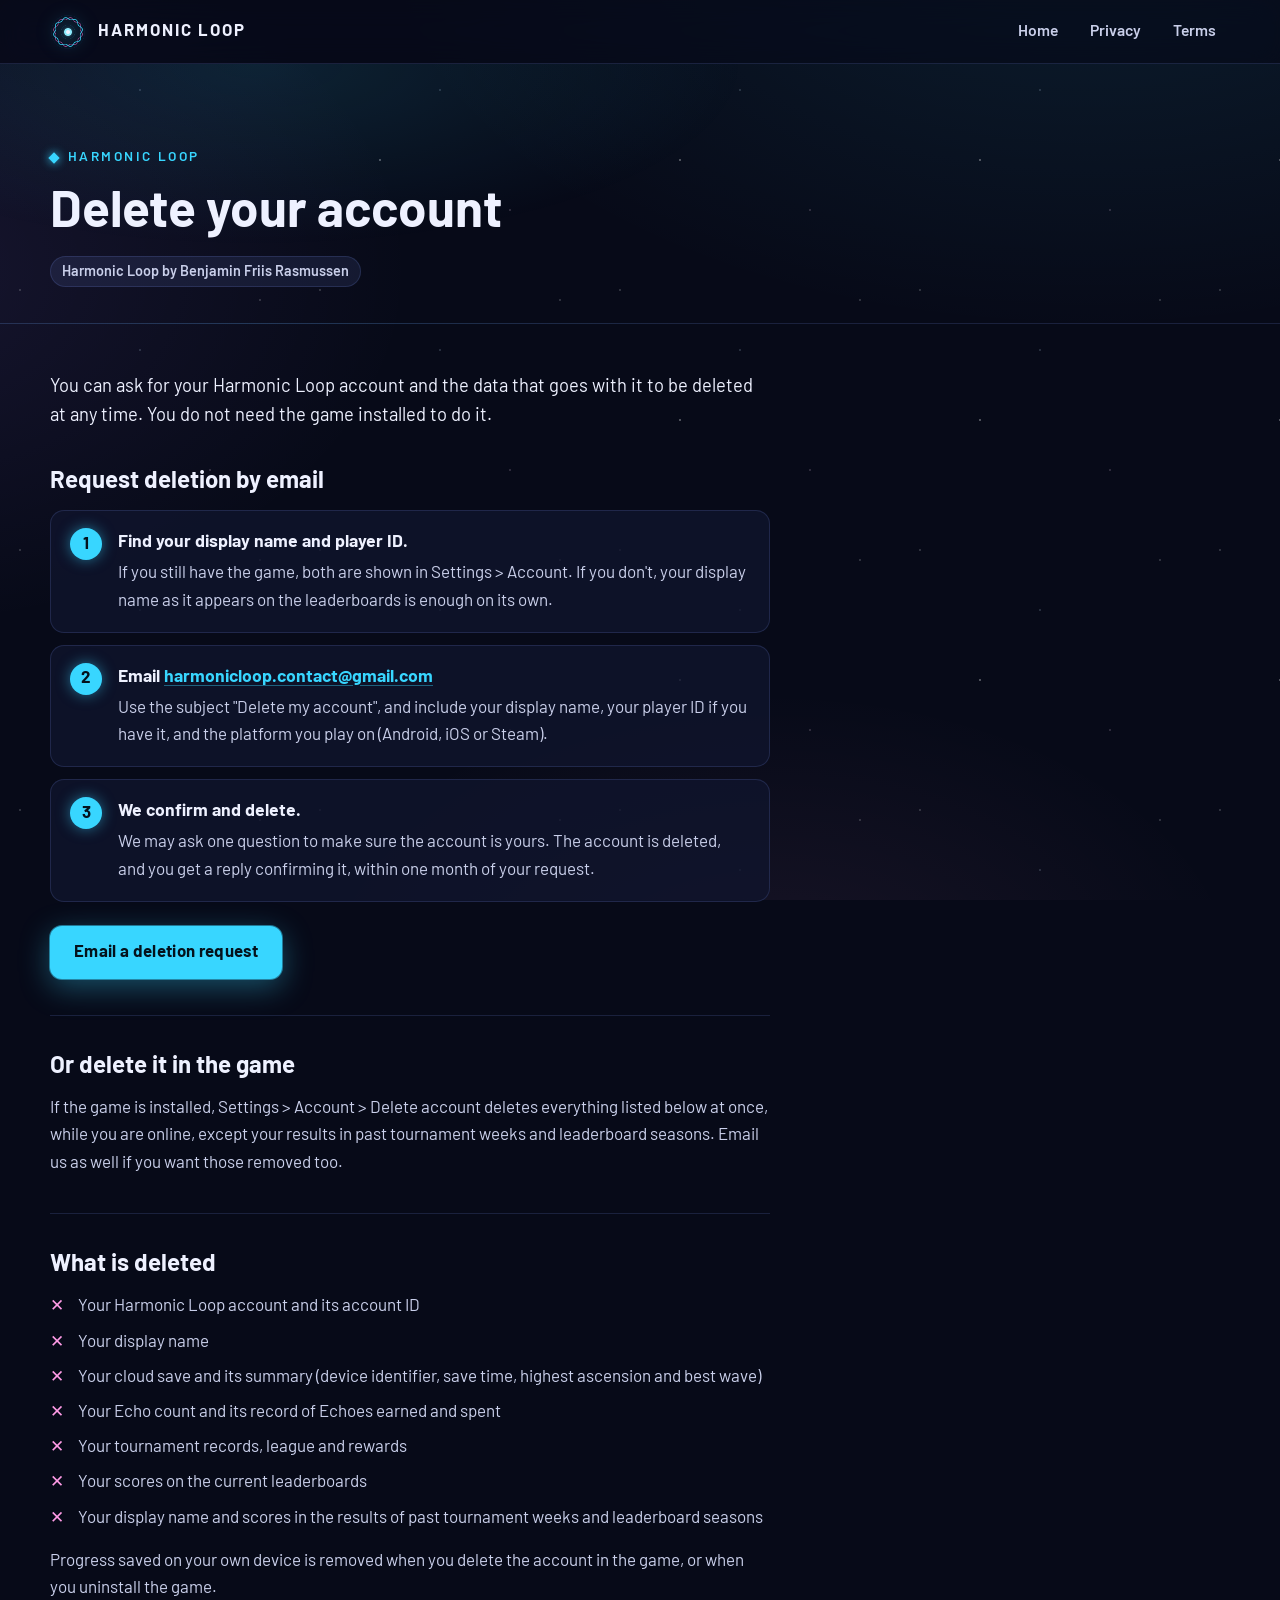
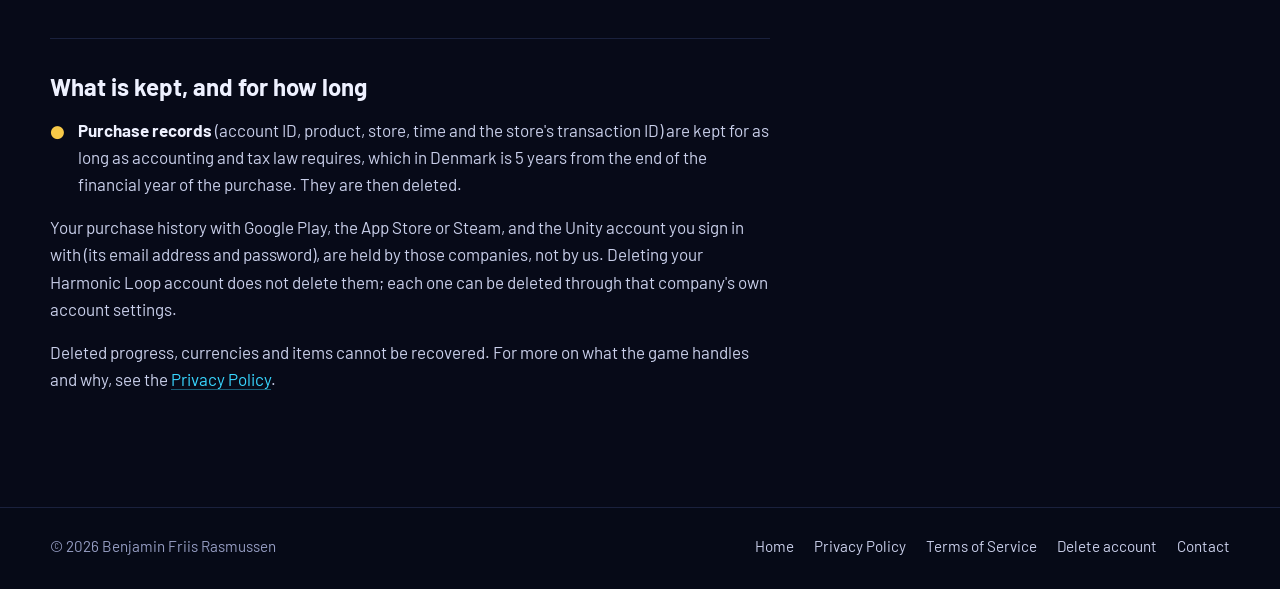
==== delete-account.html @ fbcf6359 "Add the home page, account deletion page and a shared site design The home page shows the game with " ====
<!doctype html>
<html lang="en">
<head>
<meta charset="utf-8">
<meta name="viewport" content="width=device-width, initial-scale=1">
<title>Delete your account - Harmonic Loop</title>
<meta name="description" content="How to ask for your Harmonic Loop account and its data to be deleted, with or without the game installed.">
<meta name="theme-color" content="#070a18">
<link rel="icon" type="image/png" href="assets/img/app-icon.png">
<link rel="stylesheet" href="assets/site.css">
<script src="assets/site.js" defer></script>
</head>
<body>
<a class="skip-link" href="#main">Skip to content</a>
<header class="site-header">
<div class="wrap">
<a class="brand" href="index.html" aria-label="Harmonic Loop home"><img src="assets/img/logo.png" alt="" width="36" height="36"><span>HARMONIC LOOP</span></a>
<nav class="site-nav" aria-label="Main">
<a href="index.html">Home</a>
<a href="privacy-policy.html">Privacy</a>
<a href="terms-of-service.html">Terms</a>
</nav>
</div>
</header>
<main id="main">
<div class="doc-hero">
<div class="wrap">
<p class="eyebrow">Harmonic Loop</p>
<h1>Delete your account</h1>
<ul class="meta"><li>Harmonic Loop by Benjamin Friis Rasmussen</li></ul>
</div>
</div>
<div class="wrap doc-solo">
<article class="doc">
<p>You can ask for your Harmonic Loop account and the data that goes with it to be deleted at any time. You do not need the game installed to do it.</p>

<section id="request">
<h2>Request deletion by email</h2>
<ol class="steps">
<li>
<strong>Find your display name and player ID.</strong>
<span>If you still have the game, both are shown in Settings &gt; Account. If you don't, your display name as it appears on the leaderboards is enough on its own.</span>
</li>
<li>
<strong>Email <a href="mailto:harmonicloop.contact@gmail.com">harmonicloop.contact@gmail.com</a></strong>
<span>Use the subject "Delete my account", and include your display name, your player ID if you have it, and the platform you play on (Android, iOS or Steam).</span>
</li>
<li>
<strong>We confirm and delete.</strong>
<span>We may ask one question to make sure the account is yours. The account is deleted, and you get a reply confirming it, within one month of your request.</span>
</li>
</ol>
<p><a class="button button-primary" href="mailto:harmonicloop.contact@gmail.com?subject=Delete%20my%20account&amp;body=Display%20name%3A%20%0APlayer%20ID%20(if%20known)%3A%20%0APlatform%20(Android%2C%20iOS%20or%20Steam)%3A%20">Email a deletion request</a></p>
</section>

<section id="in-game">
<h2>Or delete it in the game</h2>
<p>If the game is installed, Settings &gt; Account &gt; Delete account deletes everything listed below at once, while you are online, except your results in past tournament weeks and leaderboard seasons. Email us as well if you want those removed too.</p>
</section>

<section id="deleted">
<h2>What is deleted</h2>
<ul class="data-list deleted">
<li>Your Harmonic Loop account and its account ID</li>
<li>Your display name</li>
<li>Your cloud save and its summary (device identifier, save time, highest ascension and best wave)</li>
<li>Your Echo count and its record of Echoes earned and spent</li>
<li>Your tournament records, league and rewards</li>
<li>Your scores on the current leaderboards</li>
<li>Your display name and scores in the results of past tournament weeks and leaderboard seasons</li>
</ul>
<p>Progress saved on your own device is removed when you delete the account in the game, or when you uninstall the game.</p>
</section>

<section id="kept">
<h2>What is kept, and for how long</h2>
<ul class="data-list kept">
<li><strong>Purchase records</strong> (account ID, product, store, time and the store's transaction ID) are kept for as long as accounting and tax law requires, which in Denmark is 5 years from the end of the financial year of the purchase. They are then deleted.</li>
</ul>
<p>Your purchase history with Google Play, the App Store or Steam, and the Unity account you sign in with (its email address and password), are held by those companies, not by us. Deleting your Harmonic Loop account does not delete them; each one can be deleted through that company's own account settings.</p>
<p>Deleted progress, currencies and items cannot be recovered. For more on what the game handles and why, see the <a href="privacy-policy.html">Privacy Policy</a>.</p>
</section>
</article>
</div>
</main>
<footer class="site-footer">
<div class="wrap">
<span>&copy; 2026 Benjamin Friis Rasmussen</span>
<nav aria-label="Footer">
<a href="index.html">Home</a>
<a href="privacy-policy.html">Privacy Policy</a>
<a href="terms-of-service.html">Terms of Service</a>
<a href="delete-account.html">Delete account</a>
<a href="mailto:Benjamin@toften5.dk">Contact</a>
</nav>
</div>
</footer>
</body>
</html>
---- assets/site.css ----
@font-face { font-family: "Barlow"; src: url("fonts/Barlow-Regular.ttf") format("truetype"); font-weight: 400; font-display: swap; }
@font-face { font-family: "Barlow"; src: url("fonts/Barlow-SemiBold.ttf") format("truetype"); font-weight: 600; font-display: swap; }
@font-face { font-family: "Barlow"; src: url("fonts/Barlow-Bold.ttf") format("truetype"); font-weight: 700; font-display: swap; }

:root {
  --bg: #070a18;
  --bg-2: #0c1026;
  --panel: rgba(16, 21, 46, 0.78);
  --panel-solid: #10152e;
  --line: rgba(130, 155, 255, 0.16);
  --line-strong: rgba(130, 155, 255, 0.3);
  --text: #eef1ff;
  --text-soft: #c9cfea;
  --muted: #959dc2;
  --cyan: #38d6ff;
  --pink: #ff9be6;
  --gold: #f7c948;
  --violet: #a77bff;
  --green: #6fdc8c;
  --radius: 16px;
  --header-h: 64px;
  --wrap: 1180px;
  color-scheme: dark;
}

*, *::before, *::after { box-sizing: border-box; }

html { scroll-behavior: smooth; scroll-padding-top: calc(var(--header-h) + 16px); }

body {
  margin: 0;
  min-height: 100vh;
  display: flex;
  flex-direction: column;
  font-family: "Barlow", system-ui, sans-serif;
  font-size: 1.0625rem;
  line-height: 1.6;
  color: var(--text-soft);
  background-color: var(--bg);
  background-image:
    radial-gradient(1200px 700px at 85% -10%, rgba(56, 214, 255, 0.10), transparent 60%),
    radial-gradient(900px 600px at -10% 30%, rgba(167, 123, 255, 0.10), transparent 60%),
    radial-gradient(800px 500px at 60% 110%, rgba(255, 155, 230, 0.07), transparent 60%);
  background-attachment: fixed;
  overflow-x: hidden;
}

body::before {
  content: "";
  position: fixed;
  inset: 0;
  z-index: -1;
  pointer-events: none;
  opacity: 0.55;
  background-image:
    radial-gradient(1px 1px at 20px 30px, #fff, transparent),
    radial-gradient(1px 1px at 140px 90px, #cfe9ff, transparent),
    radial-gradient(1.5px 1.5px at 80px 160px, #fff, transparent),
    radial-gradient(1px 1px at 210px 210px, #ffd9f5, transparent),
    radial-gradient(1px 1px at 260px 40px, #fff, transparent);
  background-size: 300px 260px;
}

img { max-width: 100%; display: block; }

a { color: var(--cyan); text-decoration-color: rgba(56, 214, 255, 0.4); text-underline-offset: 3px; }
a:hover { text-decoration-color: currentColor; }

:focus-visible { outline: 2px solid var(--cyan); outline-offset: 3px; border-radius: 6px; }

h1, h2, h3 { color: var(--text); line-height: 1.15; font-weight: 700; }

.wrap { width: min(var(--wrap), 100% - 32px); margin-inline: auto; }

.skip-link {
  position: absolute;
  left: 16px;
  top: -60px;
  z-index: 100;
  padding: 8px 14px;
  border-radius: 8px;
  background: var(--cyan);
  color: var(--bg);
  font-weight: 600;
}
.skip-link:focus { top: 10px; }

/* Header */

.site-header {
  position: sticky;
  top: 0;
  z-index: 50;
  height: var(--header-h);
  background: rgba(7, 10, 24, 0.72);
  backdrop-filter: blur(14px) saturate(140%);
  -webkit-backdrop-filter: blur(14px) saturate(140%);
  border-bottom: 1px solid var(--line);
}

.site-header .wrap {
  height: 100%;
  display: flex;
  align-items: center;
  justify-content: space-between;
  gap: 16px;
}

.brand {
  display: flex;
  align-items: center;
  gap: 12px;
  color: var(--text);
  text-decoration: none;
  font-weight: 700;
  letter-spacing: 0.12em;
  font-size: 1.05rem;
  white-space: nowrap;
}

.brand img {
  width: 36px;
  height: 36px;
  filter: drop-shadow(0 0 8px rgba(56, 214, 255, 0.55));
  animation: spin 40s linear infinite;
}

.site-nav { display: flex; gap: 4px; }

.site-nav a {
  position: relative;
  padding: 8px 14px;
  border-radius: 10px;
  color: var(--text-soft);
  font-weight: 600;
  font-size: 0.98rem;
  text-decoration: none;
  transition: color 0.2s, background-color 0.2s;
}

.site-nav a:hover { color: var(--text); background: rgba(130, 155, 255, 0.1); }

.site-nav a[aria-current="page"] { color: var(--cyan); }

.site-nav a[aria-current="page"]::after {
  content: "";
  position: absolute;
  left: 14px;
  right: 14px;
  bottom: 2px;
  height: 2px;
  border-radius: 2px;
  background: var(--cyan);
  box-shadow: 0 0 10px var(--cyan);
}

@media (max-width: 520px) {
  .brand span { display: none; }
  .site-nav a { padding: 8px 10px; }
}

/* Footer */

.site-footer {
  margin-top: auto;
  border-top: 1px solid var(--line);
  background: rgba(7, 10, 24, 0.6);
  color: var(--muted);
  font-size: 0.95rem;
}

.site-footer .wrap {
  display: flex;
  flex-wrap: wrap;
  align-items: center;
  justify-content: space-between;
  gap: 12px 24px;
  padding-block: 28px;
}

.site-footer nav { display: flex; flex-wrap: wrap; gap: 6px 20px; }
.site-footer a { color: var(--text-soft); text-decoration: none; }
.site-footer a:hover { color: var(--cyan); }

/* Shared pieces */

.eyebrow {
  display: inline-flex;
  align-items: center;
  gap: 10px;
  margin: 0 0 14px;
  color: var(--cyan);
  font-weight: 600;
  font-size: 0.85rem;
  letter-spacing: 0.18em;
  text-transform: uppercase;
}

.eyebrow::before {
  content: "";
  width: 8px;
  height: 8px;
  transform: rotate(45deg);
  background: currentColor;
  box-shadow: 0 0 10px currentColor;
}

.button {
  display: inline-flex;
  align-items: center;
  gap: 10px;
  padding: 13px 24px;
  border-radius: 12px;
  font-weight: 700;
  font-size: 1.05rem;
  letter-spacing: 0.02em;
  text-decoration: none;
  transition: transform 0.2s, box-shadow 0.2s, background-color 0.2s;
}

.button-primary {
  color: #04121c;
  background: var(--cyan);
  box-shadow: 0 0 0 1px rgba(56, 214, 255, 0.5), 0 8px 30px rgba(56, 214, 255, 0.35);
}
.button-primary:hover { transform: translateY(-2px); box-shadow: 0 0 0 1px var(--cyan), 0 12px 40px rgba(56, 214, 255, 0.5); }

.button-ghost { color: var(--text); background: rgba(130, 155, 255, 0.08); box-shadow: inset 0 0 0 1px var(--line-strong); }
.button-ghost:hover { background: rgba(130, 155, 255, 0.16); }

.shot {
  position: relative;
  margin: 0;
  border-radius: var(--radius);
  overflow: hidden;
  background: var(--panel-solid);
  box-shadow: 0 0 0 1px var(--line-strong), 0 24px 60px rgba(0, 0, 0, 0.5);
}

.shot img { width: 100%; height: auto; aspect-ratio: 2 / 1; object-fit: cover; }

.shot button {
  all: unset;
  display: block;
  width: 100%;
  cursor: zoom-in;
}
.shot button:focus-visible { outline: 2px solid var(--cyan); outline-offset: -2px; }

.glow-cyan { box-shadow: 0 0 0 1px rgba(56, 214, 255, 0.45), 0 0 50px rgba(56, 214, 255, 0.18), 0 24px 60px rgba(0, 0, 0, 0.5); }
.glow-violet { box-shadow: 0 0 0 1px rgba(167, 123, 255, 0.45), 0 0 50px rgba(167, 123, 255, 0.2), 0 24px 60px rgba(0, 0, 0, 0.5); }

/* Home: hero */

.hero {
  position: relative;
  isolation: isolate;
  min-height: min(92vh, 860px);
  display: flex;
  align-items: center;
  overflow: hidden;
  padding-block: 72px 96px;
}

.hero-bg {
  position: absolute;
  top: 50%;
  left: 62%;
  z-index: -2;
  width: max(1800px, 125vw);
  aspect-ratio: 2 / 1;
  background: url("img/screens/run-late-game.jpg") center / cover no-repeat;
  -webkit-mask-image: radial-gradient(ellipse 21% 27% at 50% 43%, #000 32%, transparent 100%);
  mask-image: radial-gradient(ellipse 21% 27% at 50% 43%, #000 32%, transparent 100%);
  transform: translate(-50%, -50%) scale(1);
  animation: drift 30s ease-in-out infinite alternate;
}

.hero::after {
  content: "";
  position: absolute;
  inset: 0;
  z-index: -1;
  background:
    linear-gradient(90deg, var(--bg) 0%, rgba(7, 10, 24, 0.85) 30%, rgba(7, 10, 24, 0.1) 60%, transparent 100%),
    linear-gradient(180deg, transparent 70%, var(--bg) 100%);
}

.hero-content { max-width: 680px; }

.hero-logo {
  width: 120px;
  height: 120px;
  margin-bottom: 28px;
  filter: drop-shadow(0 0 22px rgba(56, 214, 255, 0.6));
  animation: spin 60s linear infinite, pulse 4s ease-in-out infinite;
}

.hero h1 {
  margin: 0 0 22px;
  font-size: clamp(2.4rem, 5.6vw, 4.2rem);
  letter-spacing: 0.04em;
  text-transform: uppercase;
}

.hero h1 .accent {
  display: block;
  background: linear-gradient(90deg, var(--cyan), var(--pink));
  -webkit-background-clip: text;
  background-clip: text;
  color: transparent;
}

.hero .lead { margin: 0 0 32px; font-size: clamp(1.1rem, 2vw, 1.3rem); color: var(--text-soft); max-width: 540px; }

.hero-actions { display: flex; flex-wrap: wrap; gap: 14px; }

.platforms { margin: 28px 0 0; color: var(--muted); font-size: 0.95rem; letter-spacing: 0.04em; }

.motes { position: absolute; inset: 0; z-index: -1; pointer-events: none; }

.mote {
  position: absolute;
  width: var(--size, 4px);
  height: var(--size, 4px);
  border-radius: 50%;
  background: var(--color, var(--cyan));
  box-shadow: 0 0 12px var(--color, var(--cyan));
  opacity: 0;
  animation: rise var(--duration, 14s) linear var(--delay, 0s) infinite;
}

.scroll-cue {
  position: absolute;
  left: 50%;
  bottom: 28px;
  width: 26px;
  height: 42px;
  margin-left: -13px;
  border-radius: 14px;
  box-shadow: inset 0 0 0 2px var(--line-strong);
}
.scroll-cue::after {
  content: "";
  position: absolute;
  left: 50%;
  top: 9px;
  width: 4px;
  height: 8px;
  margin-left: -2px;
  border-radius: 2px;
  background: var(--cyan);
  animation: cue 2s ease-in-out infinite;
}

@media (max-width: 820px) {
  .hero { min-height: auto; padding-block: 56px 88px; }
  .hero-bg { left: 50%; top: 30%; width: max(1100px, 240vw); }
  .hero::after {
    background: linear-gradient(180deg, rgba(7, 10, 24, 0.35) 0%, rgba(7, 10, 24, 0.85) 45%, var(--bg) 100%);
  }
  .hero-logo { width: 92px; height: 92px; }
  .scroll-cue { display: none; }
}

/* Home: stat strip */

.stats {
  display: grid;
  grid-template-columns: repeat(5, 1fr);
  gap: 1px;
  margin-top: -40px;
  position: relative;
  border-radius: var(--radius);
  overflow: hidden;
  background: var(--line);
  box-shadow: 0 0 0 1px var(--line), 0 20px 50px rgba(0, 0, 0, 0.45);
}

.stat { padding: 22px 16px; text-align: center; background: var(--panel-solid); }
.stat strong { display: block; font-size: 2rem; line-height: 1.1; color: var(--text); }
.stat span { color: var(--muted); font-size: 0.9rem; letter-spacing: 0.08em; text-transform: uppercase; }
.stat:nth-child(1) strong { color: var(--green); }
.stat:nth-child(2) strong { color: var(--cyan); }
.stat:nth-child(3) strong { color: var(--gold); }
.stat:nth-child(4) strong { color: var(--violet); }
.stat:nth-child(5) strong { color: var(--pink); }

@media (max-width: 720px) {
  .stats { grid-template-columns: repeat(2, 1fr); }
  .stat:last-child { grid-column: span 2; }
}

/* Home: sections */

.section { padding-block: clamp(72px, 10vw, 120px); }

.section-head { max-width: 680px; margin-bottom: 48px; }
.section-head.center { margin-inline: auto; text-align: center; }
.section-head.center .eyebrow { justify-content: center; }
.section-head h2 { margin: 0 0 14px; font-size: clamp(2rem, 4vw, 2.9rem); }
.section-head p { margin: 0; font-size: 1.15rem; }

.split {
  display: grid;
  grid-template-columns: 1fr 1.15fr;
  align-items: center;
  gap: clamp(32px, 6vw, 72px);
}
.split.reverse { grid-template-columns: 1.15fr 1fr; }
.split.reverse .split-text { order: 2; }

.split-text h2 { margin: 0 0 18px; font-size: clamp(2rem, 4vw, 2.7rem); }
.split-text p { margin: 0 0 16px; }
.split-text p:last-child { margin-bottom: 0; }

.callouts { list-style: none; margin: 24px 0 0; padding: 0; display: grid; gap: 12px; }
.callouts li { display: flex; gap: 12px; align-items: baseline; }
.callouts li::before {
  content: "";
  flex: none;
  width: 8px;
  height: 8px;
  transform: rotate(45deg) translateY(-2px);
  background: var(--gold);
  box-shadow: 0 0 8px var(--gold);
}
.callouts strong { color: var(--text); }

@media (max-width: 880px) {
  .split, .split.reverse { grid-template-columns: 1fr; }
  .split.reverse .split-text { order: 0; }
}

/* Home: build cards */

.cards { display: grid; grid-template-columns: repeat(2, 1fr); gap: 24px; }

.card {
  display: flex;
  flex-direction: column;
  border-radius: var(--radius);
  overflow: hidden;
  background: var(--panel);
  box-shadow: inset 0 0 0 1px var(--line);
  transition: transform 0.3s, box-shadow 0.3s;
}
.card:hover { transform: translateY(-4px); box-shadow: inset 0 0 0 1px var(--line-strong), 0 20px 50px rgba(0, 0, 0, 0.4); }
.card .shot { border-radius: 0; box-shadow: none; }
.card-body { padding: 22px 24px 26px; }
.card-body h3 { margin: 0 0 8px; font-size: 1.4rem; display: flex; align-items: center; gap: 10px; }
.card-body p { margin: 0; }
.card-body h3::before {
  content: "";
  width: 10px;
  height: 10px;
  transform: rotate(45deg);
  background: var(--tint, var(--cyan));
  box-shadow: 0 0 10px var(--tint, var(--cyan));
}

@media (max-width: 760px) { .cards { grid-template-columns: 1fr; } }

/* Home: bestiary */

.roster { display: grid; grid-template-columns: repeat(3, 1fr); gap: 20px; }

.entry {
  position: relative;
  display: grid;
  grid-template-columns: 88px 1fr;
  gap: 18px;
  align-items: start;
  padding: 22px;
  border-radius: var(--radius);
  background: var(--panel);
  box-shadow: inset 0 0 0 1px var(--line);
}

.entry img {
  width: 88px;
  height: 88px;
  filter: drop-shadow(0 6px 18px rgba(0, 0, 0, 0.6));
  transition: transform 0.4s;
}
.entry:hover img { transform: scale(1.08) rotate(-3deg); }
.entry h3 { margin: 4px 0 2px; font-size: 1.2rem; }
.entry .tag { margin: 0 0 8px; font-size: 0.8rem; font-weight: 600; letter-spacing: 0.14em; text-transform: uppercase; color: var(--tint, var(--muted)); }
.entry blockquote { margin: 0; font-size: 0.98rem; font-style: italic; color: var(--text-soft); }

.entry.ultra { box-shadow: inset 0 0 0 1px rgba(167, 123, 255, 0.5), 0 0 40px rgba(167, 123, 255, 0.15); }

@media (max-width: 1000px) { .roster { grid-template-columns: repeat(2, 1fr); } }
@media (max-width: 640px) {
  .roster { grid-template-columns: 1fr; }
  .entry { grid-template-columns: 64px 1fr; gap: 14px; padding: 18px; }
  .entry img { width: 64px; height: 64px; }
}

.roster-divider { height: 56px; }

/* Home: endgame */

.pillars { display: grid; grid-template-columns: repeat(3, 1fr); gap: 20px; margin-top: 40px; }

.pillar {
  padding: 26px;
  border-radius: var(--radius);
  background: linear-gradient(180deg, rgba(130, 155, 255, 0.07), transparent 70%), var(--panel);
  box-shadow: inset 0 0 0 1px var(--line);
}
.pillar .step {
  display: inline-block;
  margin-bottom: 12px;
  font-weight: 700;
  font-size: 0.8rem;
  letter-spacing: 0.16em;
  color: var(--tint, var(--cyan));
  text-transform: uppercase;
}
.pillar h3 { margin: 0 0 10px; font-size: 1.35rem; }
.pillar p { margin: 0; }

@media (max-width: 900px) { .pillars { grid-template-columns: 1fr; } }

/* Home: gallery */

.gallery { display: grid; grid-template-columns: repeat(4, 1fr); gap: 16px; }
.gallery .shot { border-radius: 12px; box-shadow: 0 0 0 1px var(--line-strong); transition: transform 0.25s, box-shadow 0.25s; }
.gallery .shot:hover { transform: translateY(-3px); box-shadow: 0 0 0 1px var(--cyan), 0 0 30px rgba(56, 214, 255, 0.25); }

@media (max-width: 900px) { .gallery { grid-template-columns: repeat(2, 1fr); } }

.lightbox {
  width: min(1400px, 100vw - 32px);
  max-height: calc(100vh - 32px);
  padding: 0;
  border: 0;
  border-radius: var(--radius);
  background: var(--panel-solid);
  box-shadow: 0 0 0 1px var(--line-strong), 0 40px 120px rgba(0, 0, 0, 0.8);
  overflow: hidden;
}
.lightbox::backdrop { background: rgba(3, 5, 14, 0.85); backdrop-filter: blur(6px); }
.lightbox img { width: 100%; height: auto; max-height: calc(100vh - 100px); object-fit: contain; }
.lightbox-bar { display: flex; align-items: center; justify-content: space-between; gap: 12px; padding: 10px 16px; color: var(--text-soft); }
.lightbox-bar button {
  border: 0;
  border-radius: 10px;
  padding: 8px 14px;
  font: inherit;
  font-weight: 600;
  color: var(--text);
  background: rgba(130, 155, 255, 0.12);
  cursor: pointer;
}
.lightbox-bar button:hover { background: rgba(130, 155, 255, 0.22); }

/* Home: closing call */

.closing {
  position: relative;
  overflow: hidden;
  padding: clamp(48px, 8vw, 80px) 24px;
  border-radius: 24px;
  text-align: center;
  background:
    radial-gradient(600px 300px at 50% 0%, rgba(56, 214, 255, 0.18), transparent 70%),
    radial-gradient(500px 300px at 50% 100%, rgba(255, 155, 230, 0.12), transparent 70%),
    var(--panel-solid);
  box-shadow: inset 0 0 0 1px var(--line-strong);
}
.closing img { width: 96px; height: 96px; margin: 0 auto 22px; filter: drop-shadow(0 0 20px rgba(56, 214, 255, 0.6)); animation: spin 50s linear infinite reverse; }
.closing h2 { margin: 0 0 12px; font-size: clamp(2rem, 4.5vw, 3rem); text-transform: uppercase; letter-spacing: 0.04em; }
.closing p { margin: 0 auto; max-width: 520px; font-size: 1.15rem; }

/* Reveal on scroll */

.js .reveal { opacity: 0; transform: translateY(24px); transition: opacity 0.8s ease, transform 0.8s ease; }
.js .reveal.is-visible { opacity: 1; transform: none; }

/* Legal pages */

.doc-hero {
  padding-block: clamp(48px, 7vw, 80px) 36px;
  border-bottom: 1px solid var(--line);
  background: radial-gradient(700px 260px at 20% 0%, rgba(56, 214, 255, 0.12), transparent 70%);
}
.doc-hero h1 { margin: 0 0 14px; font-size: clamp(2.2rem, 5vw, 3.2rem); }
.doc-hero .meta { display: flex; flex-wrap: wrap; gap: 10px; margin: 0; padding: 0; list-style: none; }
.doc-hero .meta li {
  padding: 4px 12px;
  border-radius: 999px;
  font-size: 0.9rem;
  font-weight: 600;
  color: var(--text-soft);
  background: rgba(130, 155, 255, 0.1);
  box-shadow: inset 0 0 0 1px var(--line);
}

.doc-layout {
  display: grid;
  grid-template-columns: 250px minmax(0, 1fr);
  gap: 56px;
  padding-block: 48px 96px;
}

.toc { position: sticky; top: calc(var(--header-h) + 24px); align-self: start; max-height: calc(100vh - var(--header-h) - 48px); overflow-y: auto; }
.toc h2 { margin: 0 0 12px; font-size: 0.8rem; letter-spacing: 0.16em; text-transform: uppercase; color: var(--muted); }
.toc ol { list-style: none; margin: 0; padding: 0; border-left: 1px solid var(--line); }
.toc a {
  display: block;
  margin-left: -1px;
  padding: 6px 0 6px 16px;
  border-left: 2px solid transparent;
  color: var(--muted);
  font-size: 0.95rem;
  line-height: 1.35;
  text-decoration: none;
  transition: color 0.2s, border-color 0.2s;
}
.toc a:hover { color: var(--text); }
.toc a.is-active { color: var(--cyan); border-left-color: var(--cyan); }

.toc-mobile { display: none; }

.doc { max-width: 720px; }
.doc > p:first-child { margin-top: 0; }
.doc p { margin: 0 0 16px; }
.doc section { padding-top: 36px; margin-top: 36px; border-top: 1px solid var(--line); }
.doc section:first-of-type { border-top: 0; margin-top: 0; padding-top: 0; }
.doc h2 { margin: 0 0 16px; font-size: 1.5rem; display: flex; align-items: baseline; gap: 12px; }
.doc h2 .num { font-size: 0.95rem; font-weight: 600; color: var(--cyan); font-variant-numeric: tabular-nums; }

.summary {
  margin: 0 0 40px;
  padding: 22px 24px;
  border-radius: 14px;
  background: linear-gradient(135deg, rgba(56, 214, 255, 0.1), rgba(167, 123, 255, 0.08));
  box-shadow: inset 0 0 0 1px rgba(56, 214, 255, 0.3);
}
.summary h2 { margin: 0 0 8px; font-size: 0.85rem; letter-spacing: 0.16em; text-transform: uppercase; color: var(--cyan); }
.summary p { margin: 0; color: var(--text); }

.terms { margin: 0 0 16px; display: grid; gap: 10px; }
.terms div { padding: 14px 18px; border-radius: 12px; background: var(--panel); box-shadow: inset 0 0 0 1px var(--line); }
.terms dt { font-weight: 700; color: var(--text); }
.terms dd { margin: 2px 0 0; }

.doc-solo { padding-block: 48px 96px; }
.doc-solo .doc > p:first-child { margin-bottom: 36px; font-size: 1.15rem; color: var(--text); }

.steps { list-style: none; counter-reset: step; margin: 0 0 24px; padding: 0; display: grid; gap: 12px; }
.steps li {
  counter-increment: step;
  position: relative;
  display: grid;
  gap: 4px;
  padding: 18px 20px 18px 68px;
  border-radius: 14px;
  background: var(--panel);
  box-shadow: inset 0 0 0 1px var(--line);
}
.steps li::before {
  content: counter(step);
  position: absolute;
  left: 20px;
  top: 18px;
  width: 32px;
  height: 32px;
  display: grid;
  place-items: center;
  border-radius: 50%;
  font-weight: 700;
  color: #04121c;
  background: var(--cyan);
  box-shadow: 0 0 14px rgba(56, 214, 255, 0.5);
}
.steps strong { color: var(--text); font-size: 1.1rem; }

.data-list { list-style: none; margin: 0 0 16px; padding: 0; display: grid; gap: 8px; }
.data-list li { position: relative; padding-left: 28px; }
.data-list li::before {
  position: absolute;
  left: 0;
  top: 0;
  font-weight: 700;
}
.data-list.deleted li::before { content: "\2715"; color: var(--pink); }
.data-list.kept li::before { content: "\25CF"; color: var(--gold); }
.data-list strong { color: var(--text); }

.contact-card {
  display: flex;
  flex-wrap: wrap;
  align-items: center;
  justify-content: space-between;
  gap: 12px 24px;
  padding: 20px 24px;
  border-radius: 14px;
  background: var(--panel);
  box-shadow: inset 0 0 0 1px var(--line-strong);
}
.contact-card p { margin: 0; }
.contact-card strong { color: var(--text); }

@media (max-width: 900px) {
  .doc-layout { grid-template-columns: 1fr; gap: 24px; padding-top: 28px; }
  .toc { display: none; }
  .toc-mobile { display: block; margin-bottom: 28px; border-radius: 12px; background: var(--panel); box-shadow: inset 0 0 0 1px var(--line); }
  .toc-mobile summary { padding: 14px 18px; cursor: pointer; font-weight: 600; color: var(--text); }
  .toc-mobile ol { margin: 0; padding: 0 18px 16px 40px; }
  .toc-mobile li { padding: 3px 0; }
  .toc-mobile a { color: var(--text-soft); text-decoration: none; }
}

/* Motion */

@keyframes spin { to { transform: rotate(360deg); } }

@keyframes pulse {
  0%, 100% { filter: drop-shadow(0 0 16px rgba(56, 214, 255, 0.45)); }
  50% { filter: drop-shadow(0 0 32px rgba(56, 214, 255, 0.8)) drop-shadow(0 0 12px rgba(255, 155, 230, 0.4)); }
}

@keyframes drift {
  from { transform: translate(-50%, -50%) scale(1); }
  to { transform: translate(-51%, -51%) scale(1.06); }
}

@keyframes rise {
  0% { opacity: 0; transform: translate3d(0, 0, 0); }
  10% { opacity: var(--alpha, 0.8); }
  90% { opacity: var(--alpha, 0.8); }
  100% { opacity: 0; transform: translate3d(var(--sway, 20px), -180px, 0); }
}

@keyframes cue {
  0%, 100% { transform: translateY(0); opacity: 1; }
  60% { transform: translateY(12px); opacity: 0; }
}

@media (prefers-reduced-motion: reduce) {
  *, *::before, *::after { animation: none !important; transition: none !important; }
  html { scroll-behavior: auto; }
  .js .reveal { opacity: 1; transform: none; }
  .motes { display: none; }
}
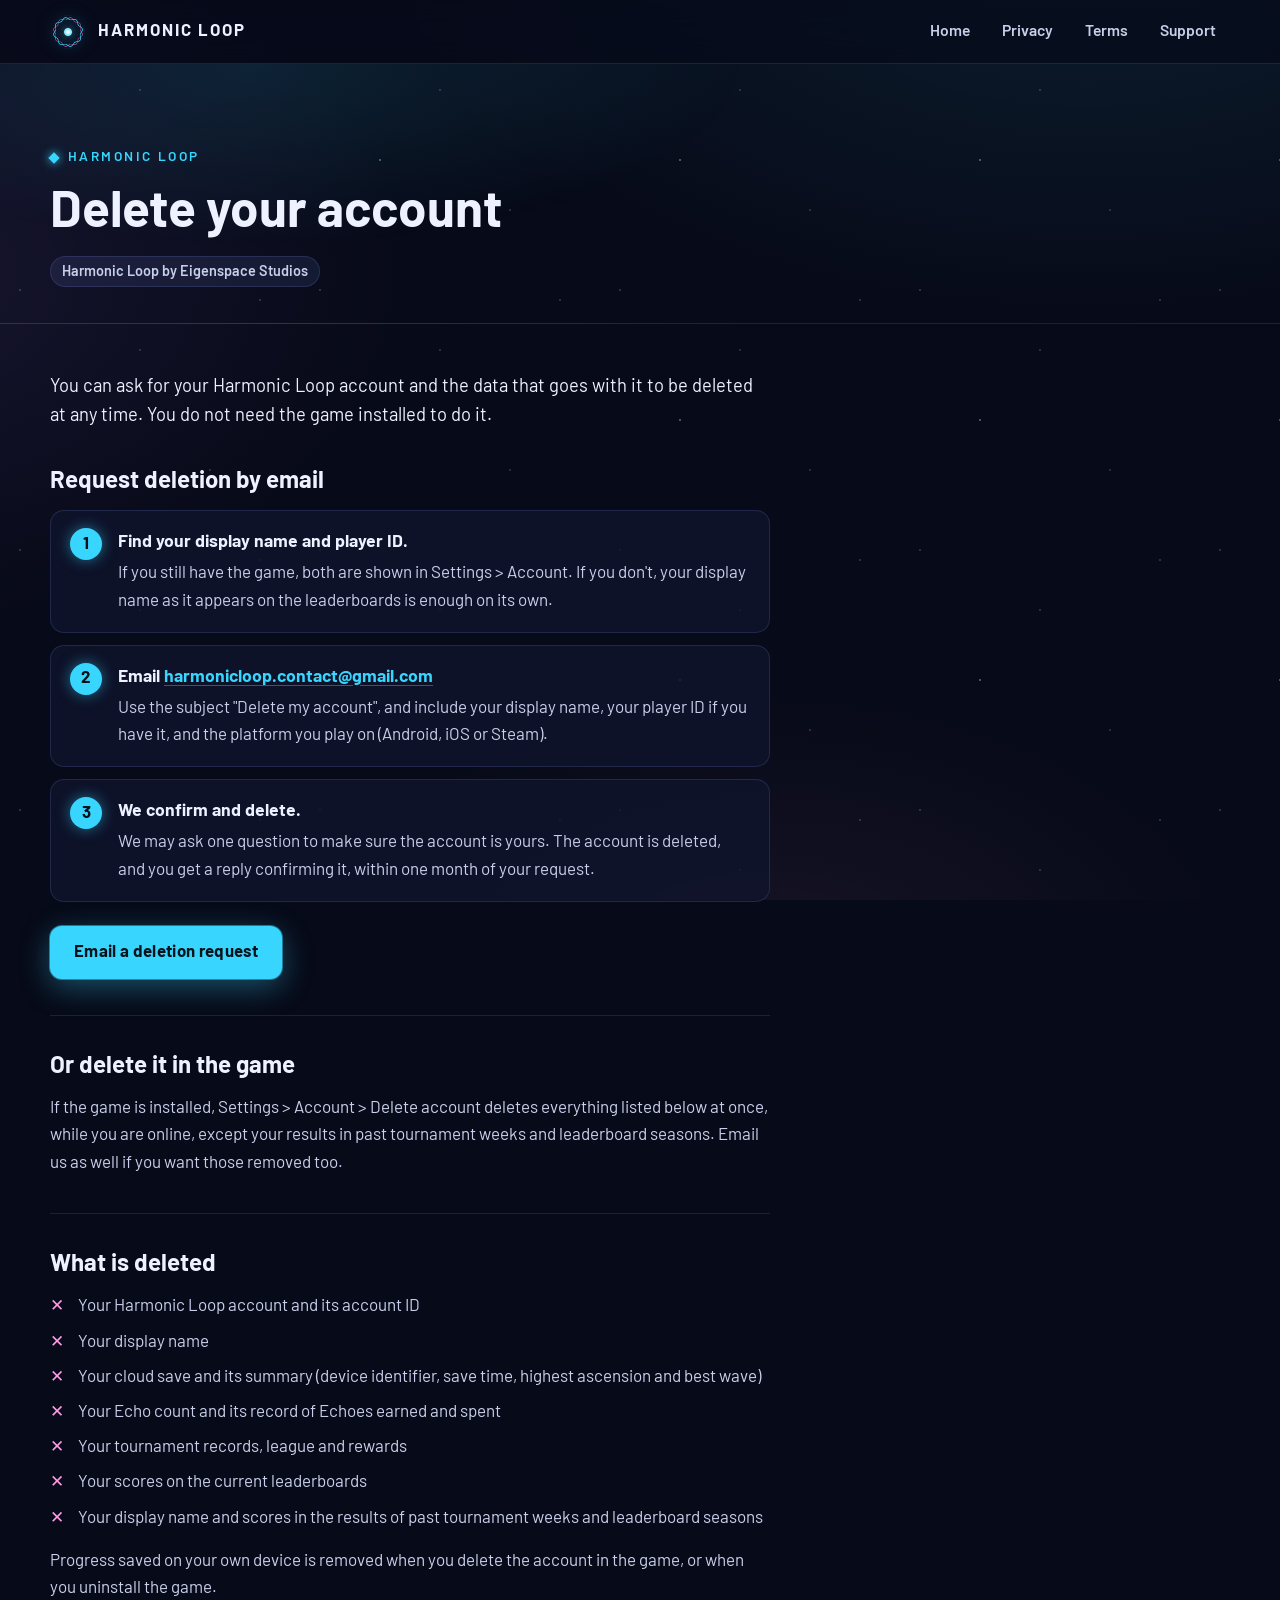
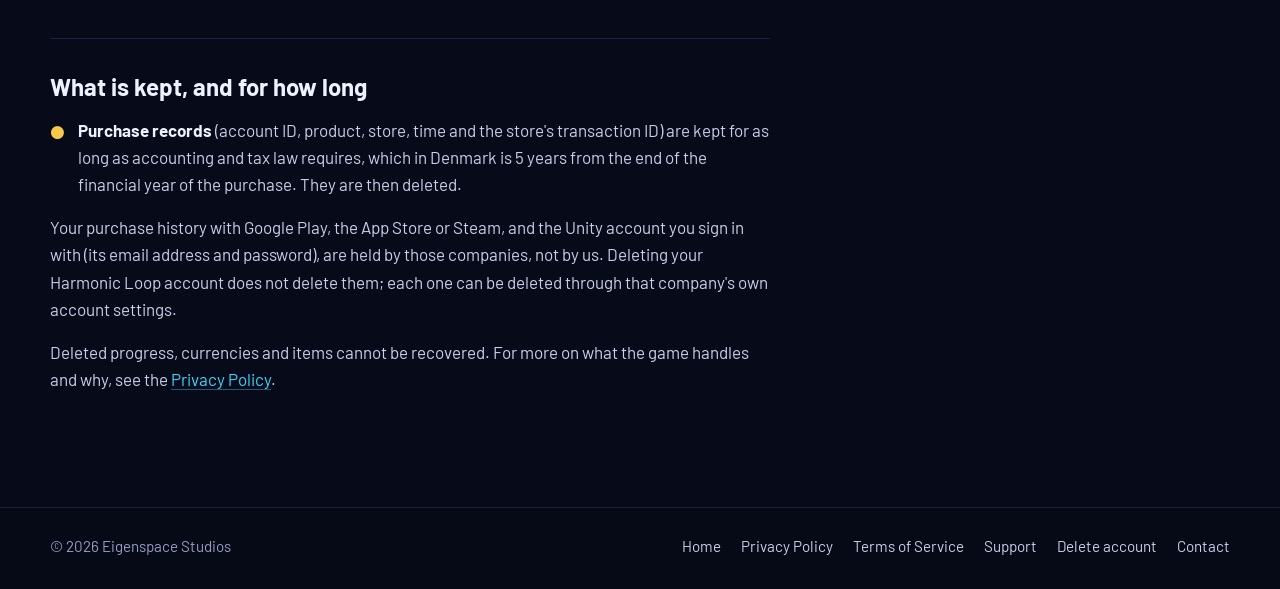
==== commit e81e6393: "Refresh website content and legal pages Updates site imagery and game descriptions, adds a support p" ====
--- a/delete-account.html
+++ b/delete-account.html
@@ -1,4 +1,4 @@
-<!doctype html>
+﻿<!doctype html>
 <html lang="en">
 <head>
 <meta charset="utf-8">
@@ -19,6 +19,7 @@
 <a href="index.html">Home</a>
 <a href="privacy-policy.html">Privacy</a>
 <a href="terms-of-service.html">Terms</a>
+<a href="support.html">Support</a>
 </nav>
 </div>
 </header>
@@ -27,7 +28,7 @@
 <div class="wrap">
 <p class="eyebrow">Harmonic Loop</p>
 <h1>Delete your account</h1>
-<ul class="meta"><li>Harmonic Loop by Benjamin Friis Rasmussen</li></ul>
+<ul class="meta"><li>Harmonic Loop by Eigenspace Studios</li></ul>
 </div>
 </div>
 <div class="wrap doc-solo">
@@ -50,7 +51,7 @@
 <span>We may ask one question to make sure the account is yours. The account is deleted, and you get a reply confirming it, within one month of your request.</span>
 </li>
 </ol>
-<p><a class="button button-primary" href="mailto:harmonicloop.contact@gmail.com?subject=Delete%20my%20account&amp;body=Display%20name%3A%20%0APlayer%20ID%20(if%20known)%3A%20%0APlatform%20(Android%2C%20iOS%20or%20Steam)%3A%20">Email a deletion request</a></p>
+<p><a class="button button-primary" href="mailto:harmonicloop.contact@gmail.com?subject=Delete%20my%20account&amp;body=Display%20name%3A%20%0APlayer%20ID%20%28if%20known%29%3A%20%0APlatform%20%28Android%2C%20iOS%20or%20Steam%29%3A%20">Email a deletion request</a></p>
 </section>
 
 <section id="in-game">
@@ -85,13 +86,14 @@
 </main>
 <footer class="site-footer">
 <div class="wrap">
-<span>&copy; 2026 Benjamin Friis Rasmussen</span>
+<span>&copy; 2026 Eigenspace Studios</span>
 <nav aria-label="Footer">
 <a href="index.html">Home</a>
 <a href="privacy-policy.html">Privacy Policy</a>
 <a href="terms-of-service.html">Terms of Service</a>
+<a href="support.html">Support</a>
 <a href="delete-account.html">Delete account</a>
-<a href="mailto:Benjamin@toften5.dk">Contact</a>
+<a href="mailto:harmonicloop.contact@gmail.com">Contact</a>
 </nav>
 </div>
 </footer>
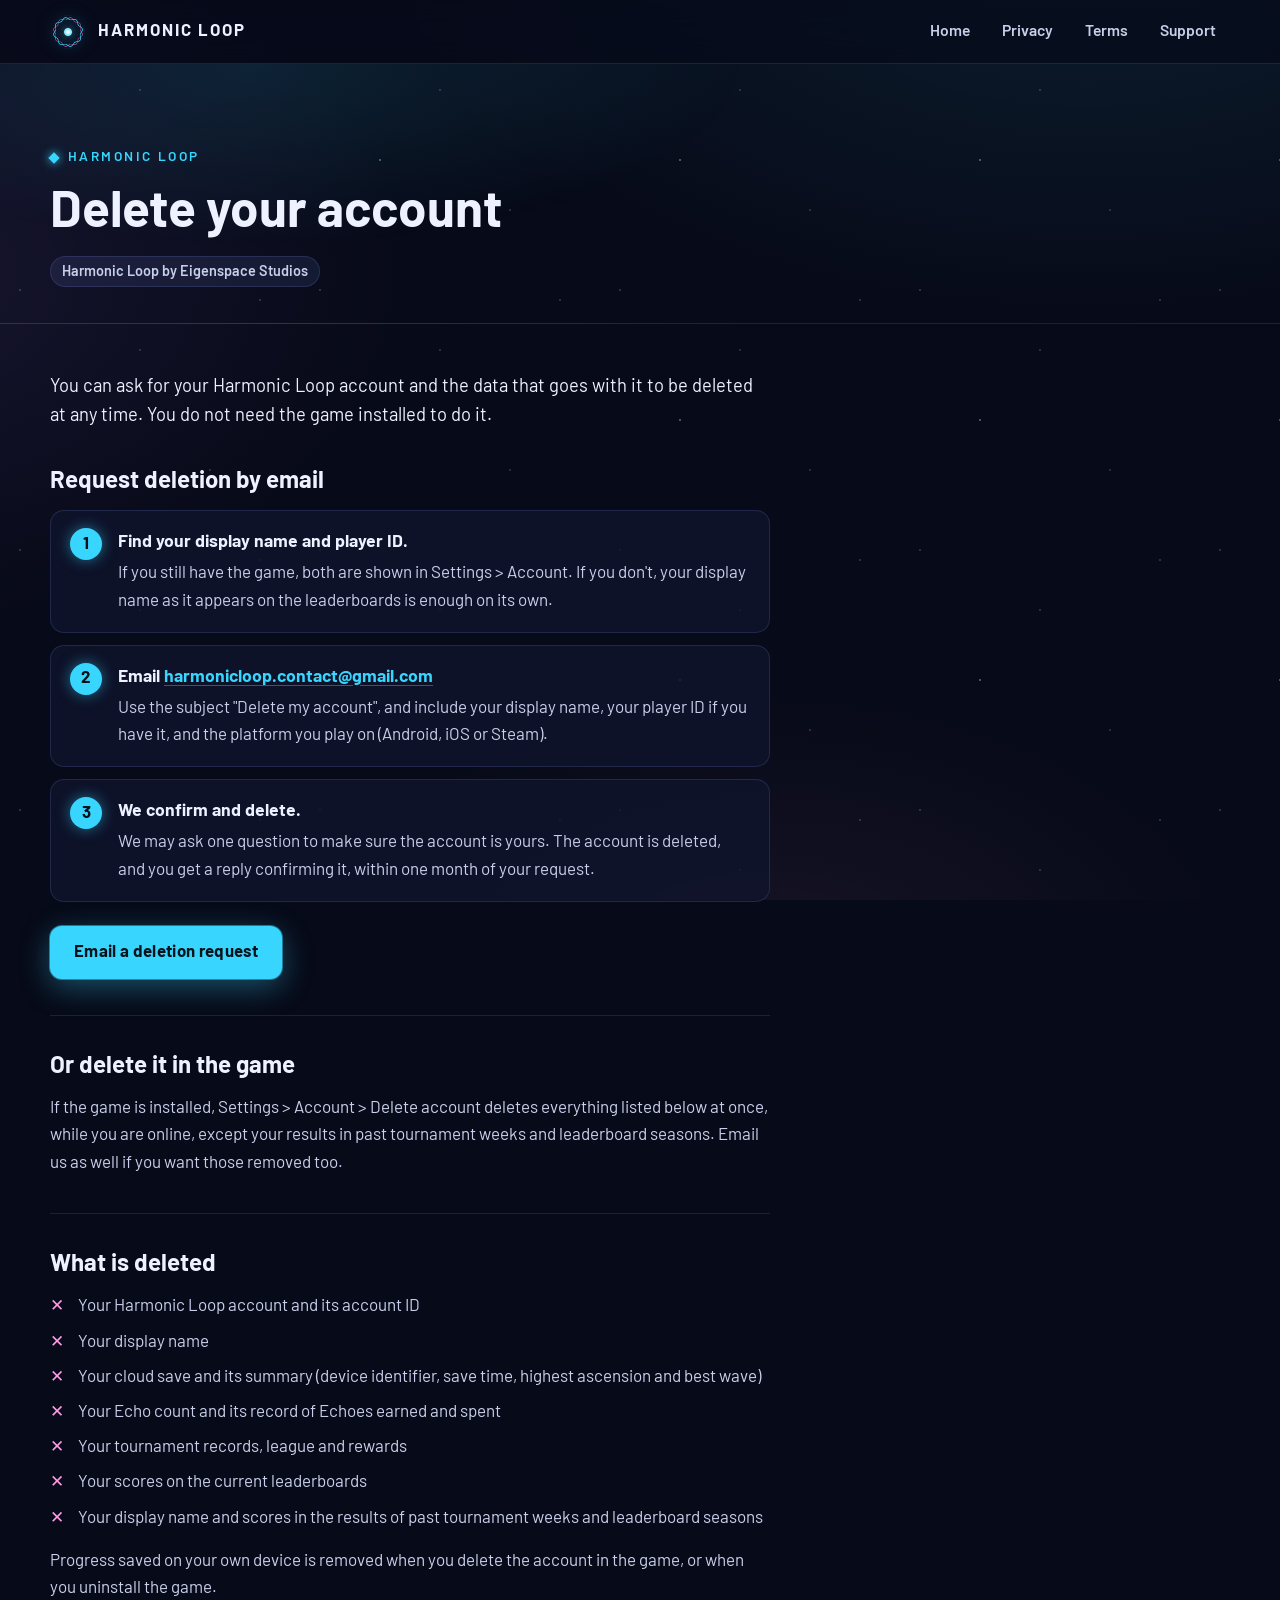
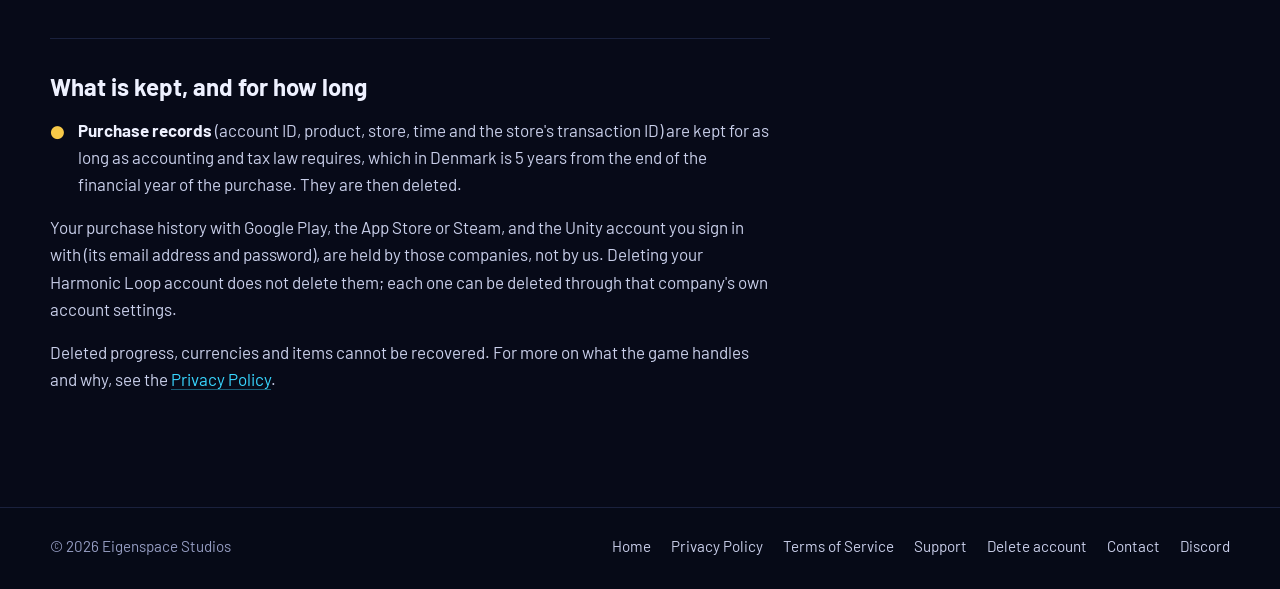
==== commit 99cc1f81: "Add Discord community links Adds Discord links to site footers and the homepage call-to-action, docu" ====
--- a/delete-account.html
+++ b/delete-account.html
@@ -93,7 +93,8 @@
 <a href="terms-of-service.html">Terms of Service</a>
 <a href="support.html">Support</a>
 <a href="delete-account.html">Delete account</a>
-<a href="mailto:harmonicloop.contact@gmail.com">Contact</a>
+<a href="support.html#contact">Contact</a>
+<a href="https://discord.gg/uu37kWzzvQ">Discord</a>
 </nav>
 </div>
 </footer>
--- a/assets/site.css
+++ b/assets/site.css
@@ -435,6 +435,8 @@
 /* Home: build cards */
 
 .cards { display: grid; grid-template-columns: repeat(2, 1fr); gap: 24px; }
+.cards--three { grid-template-columns: repeat(3, 1fr); }
+.cards + .cards { margin-top: 24px; }
 
 .card {
   display: flex;
